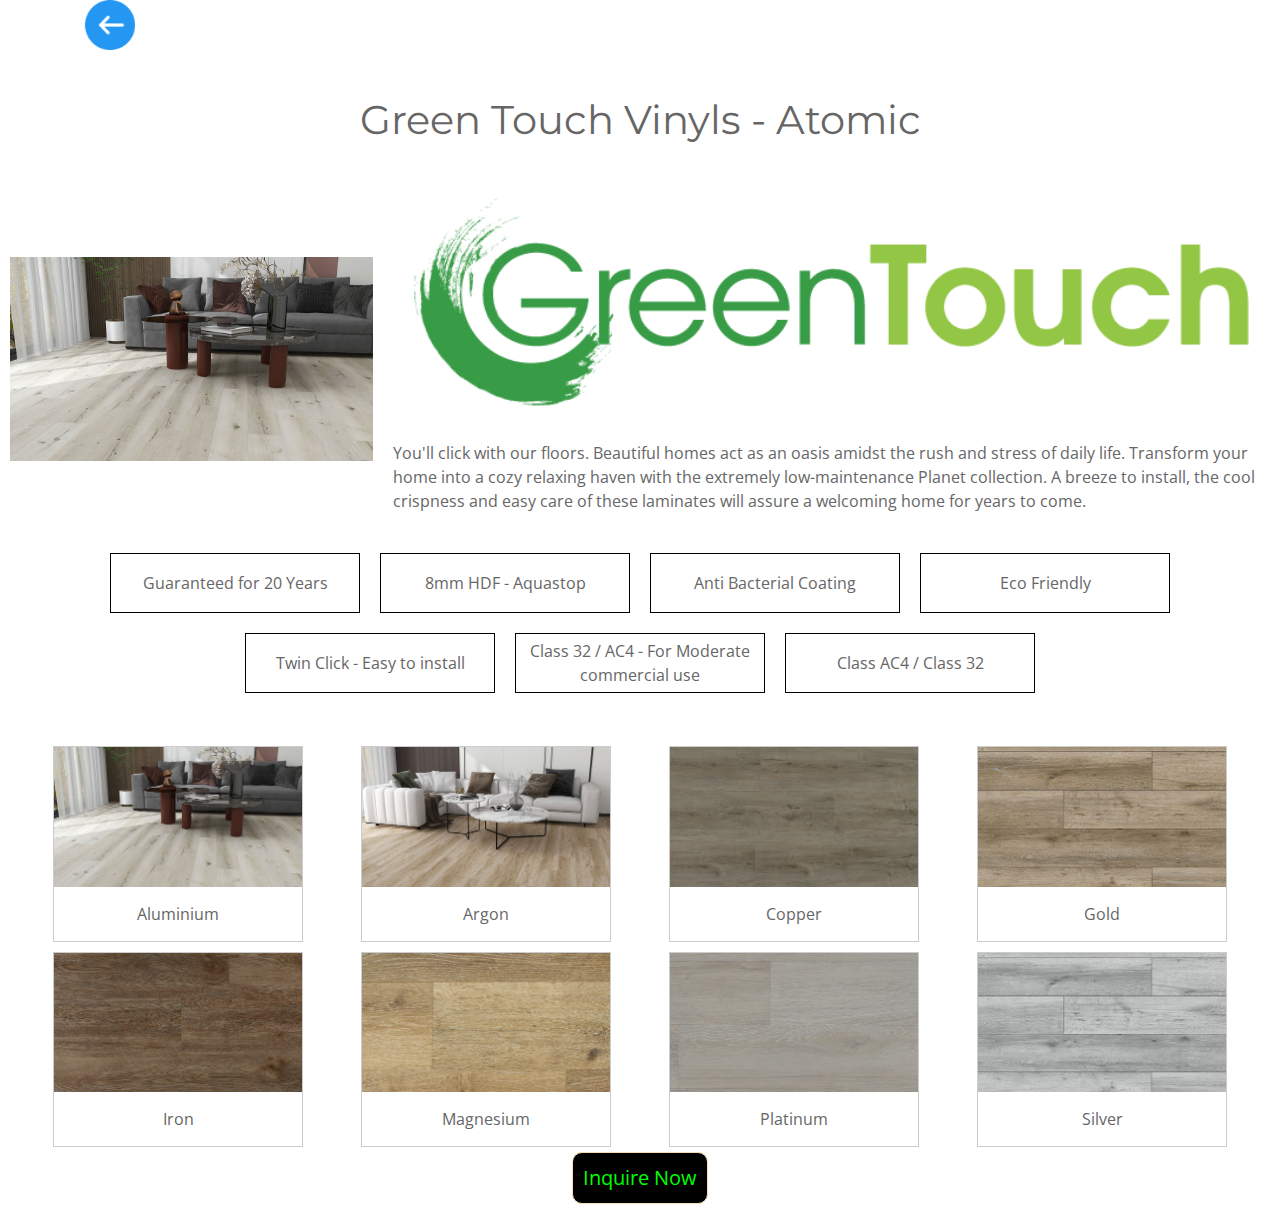
==== atomic.html @ 77668b03 "Add products" ====
<!DOCTYPE html>
<html>
<head>
    <meta charset='utf-8'>
    <meta http-equiv='X-UA-Compatible' content='IE=edge'>
    <title>Castello Classic</title>
    <meta name='viewport' content='width=device-width, initial-scale=1'>
    <meta content="width=device-width, initial-scale=1.0" name="viewport">
    <meta content="" name="keywords">
    <meta content="" name="description">
  
    <!-- Favicons -->
    <link href="IMG-20240625-WA0001.jpg" rel="icon">
    <link href="IMG-20240625-WA0001.jpg" rel="apple-touch-icon">
  
    <!-- Google Fonts -->
    <link href="https://fonts.googleapis.com/css?family=Montserrat:300,400,500,700|Open+Sans:300,300i,400,400i,700,700i" rel="stylesheet">
  
    <!-- Bootstrap CSS File -->
    <link href="lib/bootstrap/css/bootstrap.min.css" rel="stylesheet">
  
    <!-- Libraries CSS Files -->
    <link href="lib/animate/animate.min.css" rel="stylesheet">
    <link href="lib/font-awesome/css/font-awesome.min.css" rel="stylesheet">
    <link href="lib/ionicons/css/ionicons.min.css" rel="stylesheet">
    <link href="lib/magnific-popup/magnific-popup.css" rel="stylesheet">
  
    <!-- Main Stylesheet File -->
    <link href="css/style.css" rel="stylesheet">
    <link rel="stylesheet/less" type="text/css" href="styles.less" />
</head>
  
<style>
    .gallery-container{
	display : flex;
    width : 100%;
    flex-wrap : wrap;
    justify-content : space-evenly;
    align-items : center;
}

div.gallery {
  margin: 5px;
  border: 1px solid #ccc;

  width: 250px;
}

div.gallery:hover {
  border: 1px solid #777;
}

div.gallery img {
  width: 100%;
  height: auto;
}

div.desc {
  padding: 15px;
  text-align: center;
}
.description{
    display: flex;
    flex-wrap : wrap;
    gap : 20px;
    justify-content :center;
    align-items : center;
}
.description div{
    width : 250px;
    height: 60px;
    border : 1px solid black;
    text-align: center;
    padding : 10px;
    display : flex;
    align-items: center;
    justify-content: center;
    

}
/* .hero{
    display : flex;
    align-items: center;
    flex-direction: column;
} */
.grid-1{
    width: 100%;
     display: flex;
      
     justify-content: center;
     align-items: center;
  
    
}
@media only screen and (max-width: 600px) {
  .grid-1{
    flex-wrap: wrap;
  }
}
.grid-1 div{
    margin: 10px;
 
}
.btn-inquire{
 
  width: 100%;
  
  text-align: center;
  display: flex;
  justify-content: center;
  align-items: center;
  margin-bottom: 20px;
}
.btn-inquire a{
  border: 1px solid wheat;
  padding: 10px;
  font-size: 20px;
  color: lime;
  background-color: black;
  border-radius: 10px;

}
.btn-inquire a:hover{
  transform: scale(1.1);
  background-color: lime;
  color: black;
}
</style>

 
<body>
    <header id="header" style="color: black;">
        <div class="container">
    
          <div id="logo" class="pull-left">
   
            <a href="laminate.html"><img src="back.png" width="50px" height="100%"  alt="" title=""></a>
          </div>

        </div>
    
      </header>
      <br>
      <br>
      <br>
      <br>
     <div class="hero">
        <h1 style="text-align: center;">Green Touch Vinyls - Atomic</h1>
        <div class="grid-1">
            <div>
                <img src="greentouch/atomic/ALUMINIUM-01-1.jpg" width="100%"  alt="">
            </div>
            <div><img src="greentouch/greentouchlogo-final.png" width="100%" alt="">
            <p class="text">
                You'll click with our floors.
Beautiful homes act as an oasis amidst the rush and stress of daily life. Transform your home into a cozy relaxing haven with the extremely low-maintenance Planet collection. A breeze to install, the cool crispness and easy care of these laminates will assure a welcoming home for years to come.
            </p>
            </div>
            </div>
          
            
        </div>
     </div>

      <div class="description">
        <div>Guaranteed for 20 Years</div>
        <div>8mm HDF - Aquastop</div>
        <div>Anti Bacterial Coating</div>
        <div>Eco Friendly</div>
        <div>Twin Click - Easy to install</div>
        <div>Class 32 / AC4 - For Moderate commercial use</div>
        <div>Class AC4 / Class 32</div>
      </div>
      <br>
      <br>
      <div class = "gallery-container">
        <div class="gallery">
       
            <img src="greentouch/atomic/ALUMINIUM-01-1.jpg" alt="Cinque Terre" width="600" height="400">
    
          <div class="desc">Aluminium</div>
        </div>
     
        <div class="gallery">
         
            <img src="greentouch/atomic/ARGON-01-1.jpg" alt="Forest" width="600" height="400">
     
          <div class="desc">Argon</div>
        </div>
        
        <div class="gallery">
      
            <img src="greentouch/atomic/Copper-01.jpg" alt="Northern Lights" width="600" height="400">
   
          <div class="desc">Copper</div>
        </div>
        
        <div class="gallery">

            <img src="greentouch/atomic/Gold-01.jpg" alt="Mountains" width="600" height="400">
          </a>
          <div class="desc">Gold</div>
        </div>
        <div class="gallery">
           
              <img src="greentouch/atomic/Iron-1-01.jpg" alt="Cinque Terre" width="600" height="400">
            </a>
            <div class="desc">Iron</div>
          </div>
          <div class="gallery">
           
              <img src="greentouch/atomic/Magnesium-01.jpg" height="400">
      
            <div class="desc">Magnesium</div>
          </div>
          <div class="gallery">
   
              <img src="greentouch/atomic/Platinum-01.jpg" Cinque Terre" width="600" height="400">
        
            <div class="desc">Platinum</div>
          </div>
          <div class="gallery">
   
            <img src="greentouch/atomic/Silver-01.jpg" alt="Cinque Terre" width="600" height="400">
      
          <div class="desc">Silver</div>
        </div>



   
        </div>

        <div class="btn-inquire">
            <a class="cta-btn align-middle" href="https://wa.me/27781274518">Inquire Now</a>
    
        </div>
    
</body>
</html>
---- css/style.css ----
body {
  background: #fff;
  color: #666666;
  font-family: "Open Sans", sans-serif;
  overflow-x: hidden;
}

a {
  color: #1dc8cd;
  transition: 0.5s;
}

a:hover, a:active, a:focus {
  color: #1dc9ce;
  outline: none;
  text-decoration: none;
}

p {
  padding: 0;
  margin: 0 0 30px 0;
}

h1, h2, h3, h4, h5, h6 {
  font-family: "Montserrat", sans-serif;
  font-weight: 400;
  margin: 0 0 20px 0;
  padding: 0;
}

/* Back to top button */
@keyframes pulse {
  0% {
    transform: scale(1);
  }
  50% {
    transform: scale(1.2);
  }
  100% {
    transform: scale(1);
  }
}
.back-to-tops {
  position: fixed;

  background: linear-gradient(45deg, #1de099, #1dc8cd);
  color: #fff;
  padding: 2px 20px 8px 20px;
  font-size: 16px;
  border-radius: 4px 4px 0 0;
  right: 15px;
  bottom: 0;
  transition: none;
  animation: pulse 2s infinite;

}

.back-to-tops:focus {
  background: linear-gradient(45deg, #1de099, #1dc8cd);
  color: #fff;
  outline: none;
}

.back-to-tops:hover {
  background: #1dc8cd;
  color: #fff;
}

/*--------------------------------------------------------------
# Header
--------------------------------------------------------------*/
#header {
  padding: 0px 0;
  height: 100px;
  position: fixed;
  left: 0;
  top: 0;
  right: 0;
  transition: all 0.5s;
  z-index: 997;
}

#header #logo {
  float: left;
}

#header #logo h1 {
  font-size: 36px;
  margin: -4px 0 0 0;
  padding: 0;
  line-height: 1;
  display: inline-block;
  font-family: "Montserrat", sans-serif;
  font-weight: 300;
  letter-spacing: 3px;
  text-transform: uppercase;
}

#header #logo h1 a, #header #logo h1 a:hover {
  color: #fff;
}

#header #logo img {
  padding: 0;
  margin: 0;
  obe
}

@media (max-width: 768px) {
  #header #logo h1 {
    font-size: 28px;
    margin-top: 0;
  }
  #header #logo img {
    max-height: 100px;
    padding: 0px 0;
  }
}

#header.header-fixed {
  background: linear-gradient(90deg,#fff , #1dc8cd);
  padding: 0px 0;
  height: 85px;
  transition: all 0.5s;
}

/*--------------------------------------------------------------
# Intro Section
--------------------------------------------------------------*/
#intro {
  width: 100%;
  height: 100vh;
  background: url("../laminate.jpg");
  background-size: cover;
  position: relative;
}

@media (min-width: 1024px) {
  #intro {
    background-attachment: fixed;
  }
}

#intro .intro-text {
  position: absolute;
  left: 0;
  top: 100px;
  right: 0;
  height: calc(50% - 60px);
  display: flex;
  align-items: center;
  justify-content: center;
  text-align: center;
  flex-direction: column;
}

#intro h2 {
  margin: 30px 0 10px 0;
  padding: 0 15px;
  font-size: 41px;
  font-weight: 400;
  line-height: 56px;
  color: #fff;
}

@media (max-width: 768px) {
  #intro h2 {
    font-size: 28px;
    line-height: 36px;
  }
}

#intro p {
  color: #fff;
  margin-bottom: 20px;
  padding: 0 15px;
  font-size: 20px;
}

@media (max-width: 768px) {
  #intro p {
    font-size: 18px;
    line-height: 24px;
    margin-bottom: 20px;
  }
}

#intro .btn-get-started {
  font-family: "Montserrat", sans-serif;
  font-weight: 400;
  font-size: 16px;
  letter-spacing: 1px;
  display: inline-block;
  padding: 8px 28px;
  border-radius: 50px;
  transition: 0.5s;
  margin: 10px;
  border: 2px solid #fff;
  color: #fff;
}

#intro .btn-get-started:hover {
  color: #1dc8cd;
  background: #fff;
}

#intro .product-screens {
  position: absolute;
  left: 0;
  right: 0;
  bottom: 0;
  overflow: hidden;
  text-align: center;
  width: 100%;
  height: 50%;
}

#intro .product-screens img {
  box-shadow: 0px -2px 19px 4px rgba(0, 0, 0, 0.29);
}

#intro .product-screens .product-screen-1 {
  position: absolute;
  z-index: 30;
  left: calc(50% + 54px);
  bottom: 0;
  top: 30px;
}

#intro .product-screens .product-screen-2 {
  position: absolute;
  z-index: 20;
  left: calc(50% - 154px);
  bottom: 0;
  top: 90px;
}

#intro .product-screens .product-screen-3 {
  position: absolute;
  z-index: 10;
  left: calc(50% - 374px);
  bottom: 0;
  top: 150px;
}

@media (max-width: 767px) {
  #intro .product-screens .product-screen-1 {
    position: static;
    padding-top: 30px;
  }
  #intro .product-screens .product-screen-2, #intro .product-screens .product-screen-3 {
    display: none;
  }
}

/*--------------------------------------------------------------
# Navigation Menu
--------------------------------------------------------------*/
/* Nav Menu Essentials */
.nav-menu, .nav-menu * {
  margin: 0;
  padding: 0;
  list-style: none;
}

.nav-menu ul {
  position: absolute;
  display: none;
  top: 100%;
  left: 0;
  z-index: 99;
}

.nav-menu li {
  position: relative;
  white-space: nowrap;
}

.nav-menu > li {
  float: left;
}

.nav-menu li:hover > ul,
.nav-menu li.sfHover > ul {
  display: block;
}

.nav-menu ul ul {
  top: 0;
  left: 100%;
}

.nav-menu ul li {
  min-width: 180px;
}

/* Nav Menu Arrows */
.sf-arrows .sf-with-ul {
  padding-right: 30px;
}

.sf-arrows .sf-with-ul:after {
  content: "\f107";
  position: absolute;
  right: 15px;
  font-family: FontAwesome;
  font-style: normal;
  font-weight: normal;
}

.sf-arrows ul .sf-with-ul:after {
  content: "\f105";
}

/* Nav Meu Container */
#nav-menu-container {
  float: right;
  margin: 0;
}

@media (max-width: 768px) {
  #nav-menu-container {
    display: none;
  }
}

/* Nav Meu Styling */
.nav-menu a {
  padding: 0 8px 10px 8px;
  text-decoration: none;
  display: inline-block;
  color: #fff;
  font-family: "Montserrat", sans-serif;
  font-weight: 400;
  font-size: 14px;
  outline: none;
}

.nav-menu > li {
  margin-left: 10px;
}

.nav-menu ul {
  margin: 4px 0 0 0;
  padding: 10px;
  box-shadow: 0px 0px 30px rgba(127, 137, 161, 0.25);
  background: #fff;
}

.nav-menu ul li {
  transition: 0.3s;
}

.nav-menu ul li a {
  padding: 10px;
  color: #333;
  transition: 0.3s;
  display: block;
  font-size: 13px;
  text-transform: none;
}

.nav-menu ul li:hover > a {
  color: #1dc8cd;
}

.nav-menu ul ul {
  margin: 0;
}

/* Mobile Nav Toggle */
#mobile-nav-toggle {
  position: fixed;
  right: 0;
  top: 0;
  z-index: 999;
  margin: 20px 20px 0 0;
  border: 0;
  background: none;
  font-size: 24px;
  display: none;
  transition: all 0.4s;
  outline: none;
  cursor: pointer;
}

#mobile-nav-toggle i {
  color: #fff;
}

@media (max-width: 768px) {
  #mobile-nav-toggle {
    display: inline;
  }
}

/* Mobile Nav Styling */
#mobile-nav {
  position: fixed;
  top: 0;
  padding-top: 18px;
  bottom: 0;
  z-index: 998;
  background: rgba(52, 59, 64, 0.9);
  left: -260px;
  width: 260px;
  overflow-y: auto;
  transition: 0.4s;
}

#mobile-nav ul {
  padding: 0;
  margin: 0;
  list-style: none;
}

#mobile-nav ul li {
  position: relative;
}

#mobile-nav ul li a {
  color: #fff;
  font-size: 16px;
  overflow: hidden;
  padding: 10px 22px 10px 15px;
  position: relative;
  text-decoration: none;
  width: 100%;
  display: block;
  outline: none;
}

#mobile-nav ul li a:hover {
  color: #fff;
}

#mobile-nav ul li li {
  padding-left: 30px;
}

#mobile-nav ul .menu-has-children i {
  position: absolute;
  right: 0;
  z-index: 99;
  padding: 15px;
  cursor: pointer;
  color: #fff;
}

#mobile-nav ul .menu-has-children i.fa-chevron-up {
  color: #1dc8cd;
}

#mobile-nav ul .menu-item-active {
  color: #1dc8cd;
}

#mobile-body-overly {
  width: 100%;
  height: 100%;
  z-index: 997;
  top: 0;
  left: 0;
  position: fixed;
  background: rgba(52, 59, 64, 0.9);
  display: none;
}

/* Mobile Nav body classes */
body.mobile-nav-active {
  overflow: hidden;
}

body.mobile-nav-active #mobile-nav {
  left: 0;
}

body.mobile-nav-active #mobile-nav-toggle {
  color: #fff;
}

/*--------------------------------------------------------------
# Sections
--------------------------------------------------------------*/
/* Sections Header
--------------------------------*/
.section-header .section-title {
  font-size: 32px;
  color: #111;
  text-align: center;
  font-weight: 400;
}

.section-header .section-description {
  text-align: center;
  padding-bottom: 40px;
  color: #777;
  font-style: italic;
}

.section-header .section-divider {
  display: block;
  width: 60px;
  height: 3px;
  background: #1dc8cd;
  background: linear-gradient(0deg, #1dc8cd 0%, #55fabe 100%);
  margin: 0 auto;
  margin-bottom: 20px;
}

/* Section with background
--------------------------------*/
.section-bg {
  background: #eff5f5;
}

/* About Us Section
--------------------------------*/
#about {
  padding: 60px 0;
  overflow: hidden;
}

#about .about-img {
  height: 510px;
  overflow: hidden;
}

#about .about-img img {
  margin-left: -15px;
  max-width: 100%;
}

@media (max-width: 768px) {
  #about .about-img {
    height: auto;
  }
  #about .about-img img {
    margin-left: 0;
    padding-bottom: 30px;
  }
}

#about .content .h2 {
  color: #333;
  font-weight: 300;
  font-size: 24px;
}

#about .content h3 {
  color: #777;
  font-weight: 300;
  font-size: 18px;
  line-height: 26px;
  font-style: italic;
}

#about .content p {
  line-height: 26px;
}

#about .content p:last-child {
  margin-bottom: 0;
}

#about .content i {
  font-size: 20px;
  padding-right: 4px;
  color: #1dc8cd;
}

#about .content ul {
  list-style: none;
  padding: 0;
}

#about .content ul li {
  padding-bottom: 10px;
}

/* Product Featuress Section
--------------------------------*/
#features {
  background: #fff;
  padding: 60px 0 0 0;
  overflow: hidden;
}

#features .features-img {
  text-align: center;
  padding-top: 20px;
}

@media (min-width: 769px) {
  #features .features-img {
    padding-top: 120px;
    margin-top: -200px;
  }
}

#features .features-img img {
  max-width: 100%;
}

#features .box {
  margin-bottom: 15px;
  text-align: center;
}

#features .icon {
  margin-bottom: 10px;
}

#features .icon i {
  color: #666666;
  font-size: 40px;
  transition: 0.5s;
}

#features .icon i:before {
  background: #1dc8cd;
  background: linear-gradient(45deg, #1dc8cd 0%, #55fabe 100%);
  background-clip: border-box;
  -webkit-background-clip: text;
  -webkit-text-fill-color: transparent;
}

#features .title {
  font-weight: 300;
  margin-bottom: 15px;
  font-size: 22px;
}

#features .title a {
  color: #111;
}

#features .description {
  font-size: 14px;
  line-height: 24px;
  margin-bottom: 10px;
}

#features .section-description {
  padding-bottom: 10px;
}

/* Product Advanced Featuress Section
--------------------------------*/
#advanced-features {
  overflow: hidden;
}

#advanced-features .features-row {
  padding: 60px 0 30px 0;
}

#advanced-features h2 {
  font-size: 26px;
  font-weight: 700;
  color: #000;
}

#advanced-features h3 {
  font-size: 16px;
  line-height: 24px;
  font-weight: 400;
  font-style: italic;
  color: #999;
}

#advanced-features p {
  line-height: 24px;
  color: #777;
  margin-bottom: 30px;
}

#advanced-features i {
  color: #666666;
  font-size: 64px;
  transition: 0.5s;
  float: left;
  padding: 0 15px 0px 0;
  line-height: 1;
}

#advanced-features i:before {
  background: #1dc8cd;
  background: linear-gradient(45deg, #1dc8cd 0%, #55fabe 100%);
  background-clip: border-box;
  -webkit-background-clip: text;
  -webkit-text-fill-color: transparent;
}

#advanced-features .advanced-feature-img-right {
  max-width: 100%;
  float: right;
  padding: 0 0 30px 30px;
}

#advanced-features .advanced-feature-img-left {
  max-width: 100%;
  float: left;
  padding: 0 30px 30px 0;
}

@media (max-width: 768px) {
  #advanced-features .advanced-feature-img-right, #advanced-features .advanced-feature-img-left {
    max-width: 50%;
  }
}

@media (max-width: 767px) {
  #advanced-features .advanced-feature-img-right, #advanced-features .advanced-feature-img-left {
    max-width: 100%;
    float: none;
    padding: 0 0 30px 0;
  }
}

/* Call To Action Section
--------------------------------*/
#call-to-action {
  overflow: hidden;
  background: url(../img/call-to-action-bg.jpg) fixed;
  background-size: cover;
  padding: 80px 0;
}

#call-to-action .cta-title {
  color: #fff;
  font-size: 28px;
  font-weight: 700;
}

#call-to-action .cta-text {
  color: #fff;
}

@media (min-width: 769px) {
  #call-to-action .cta-btn-container {
    display: flex;
    align-items: center;
    justify-content: flex-end;
  }
}

#call-to-action .cta-btn {
  font-family: "Montserrat", sans-serif;
  font-weight: 500;
  font-size: 16px;
  letter-spacing: 1px;
  display: inline-block;
  padding: 8px 30px;
  border-radius: 25px;
  transition: background 0.5s;
  margin: 10px;
  border: 2px solid #fff;
  color: #fff;
}

#call-to-action .cta-btn:hover {
  background: #1dc8cd;
  border: 2px solid #1dc8cd;
}

/* More Features Section
--------------------------------*/
#more-features {
  padding: 60px 0 60px 0;
  overflow: hidden;
}

#more-features .box {
  padding: 40px;
  margin-bottom: 30px;
  box-shadow: 0px 0px 30px rgba(73, 78, 92, 0.15);
  background: #fff;
  transition: 0.4s;
}

#more-features .icon {
  float: left;
}

#more-features .icon i {
  color: #666666;
  font-size: 80px;
  transition: 0.5s;
  line-height: 0;
}

#more-features .icon i:before {
  background: #1dc8cd;
  background: linear-gradient(45deg, #1dc8cd 0%, #55fabe 100%);
  background-clip: border-box;
  -webkit-background-clip: text;
  -webkit-text-fill-color: transparent;
}

#more-features h4 {
  margin-left: 100px;
  font-weight: 700;
  margin-bottom: 15px;
  font-size: 18px;
}

#more-features h4 a {
  color: #111;
}

#more-features p {
  font-size: 14px;
  margin-left: 100px;
  margin-bottom: 0;
  line-height: 24px;
}

@media (max-width: 767px) {
  #more-features .box {
    margin-bottom: 20px;
  }
  #more-features .icon {
    float: none;
    text-align: center;
    padding-bottom: 15px;
  }
  #more-features h4, #more-features p {
    margin-left: 0;
    text-align: center;
  }
}

/* Clients Section
--------------------------------*/
#clients {
  padding: 30px 0;
  background: #fff;
  overflow: hidden;
}

#clients img {
  max-width: 100%;
  opacity: 1;
  transition: 0.3s;
  padding: 12px 0;
}

#clients img:hover {
  opacity: 1;
}

/* Pricing Section
--------------------------------*/
#pricing {
  padding: 60px 0 60px 0;
  overflow: hidden;
}
a{
  text-decoration: none;
}
#pricing .box {
  padding: 40px;
  margin-bottom: 30px;
  box-shadow: 0px 0px 30px rgba(73, 78, 92, 0.15);
  background: #fff;
  text-align: center;
}

#pricing h3 {
  font-weight: 400;
  margin-bottom: 15px;
  font-size: 28px;
}

#pricing h4 {
  font-size: 46px;
  color: #1dc8cd;
  font-weight: 300;
}

#pricing h4 sup {
  font-size: 20px;
  top: -20px;
}

#pricing h4 span {
  color: #bababa;
  font-size: 20px;
}

#pricing ul {
  padding: 0;
  list-style: none;
  color: #999;
  text-align: left;
  line-height: 20px;
}

#pricing ul li {
  padding-bottom: 12px;
}

#pricing ul i {
  color: #1dc8cd;
  font-size: 18px;
  padding-right: 4px;
}

#pricing .get-started-btn {
  background: #515e61;
  display: inline-block;
  padding: 6px 30px;
  border-radius: 20px;
  color: #fff;
  transition: none;
  font-size: 14px;
  font-weight: 400;
  font-family: "Montserrat", sans-serif;
}

#pricing .featured {
  border: 2px solid #1dc8cd;
}

#pricing .featured .get-started-btn {
  background: linear-gradient(45deg, #1de099, #1dc8cd);
}

/* Frequently Asked Questions Section
--------------------------------*/
#faq {
  padding: 60px 0;
  overflow: hidden;
}

#faq #faq-list {
  padding: 0;
  list-style: none;
}

#faq #faq-list li {
  border-bottom: 1px solid #ddd;
}

#faq #faq-list a {
  padding: 18px 0;
  display: block;
  position: relative;
  font-family: "Montserrat", sans-serif;
  font-size: 22px;
  line-height: 1;
  font-weight: 300;
  padding-right: 20px;
}

#faq #faq-list i {
  font-size: 24px;
  position: absolute;
  right: 0;
  top: 16px;
}

#faq #faq-list p {
  margin-bottom: 20px;
}

@media (max-width: 768px) {
  #faq #faq-list a {
    font-size: 18px;
  }
  #faq #faq-list i {
    top: 13px;
  }
}

#faq #faq-list a.collapse {
  color: #1dc8cd;
}

#faq #faq-list a.collapsed {
  color: #000;
}

#faq #faq-list a.collapsed i::before {
  content: "\f2c7" !important;
}

/* Our Team Section
--------------------------------*/
#team {
  padding: 60px 0;
  overflow: hidden;
}

#team .member {
  text-align: center;
  margin-bottom: 20px;
}

#team .member .pic {
  margin-bottom: 15px;
  overflow: hidden;
  height: 260px;
}

#team .member .pic img {
  max-width: 100%;
}

#team .member h4 {
  font-weight: 700;
  margin-bottom: 2px;
  font-size: 18px;
}

#team .member span {
  font-style: italic;
  display: block;
  font-size: 13px;
}

#team .member .social {
  margin-top: 15px;
}

#team .member .social a {
  color: #b3b3b3;
}

#team .member .social a:hover {
  color: #1dc8cd;
}

#team .member .social i {
  font-size: 18px;
  margin: 0 2px;
}

/* 
 Section
--------------------------------*/
#gallery {
  background: #fff;
  padding: 60px 0 0 0;
  overflow: hidden;
}

#gallery .container-fluid {
  padding: 20px;
}

#gallery .gallery-overlay {
  position: absolute;
  top: 0;
  right: 0;
  bottom: 0;
  left: 0;
  width: 100%;
  height: 100%;
  opacity: 1;
  -webkit-transition: all ease-in-out 0.4s;
  transition: all ease-in-out 0.4s;
}

#gallery .gallery-item {
  overflow: hidden;
  position: relative;
  padding: 10px;
  vertical-align: middle;
  text-align: center;
  
}

#gallery .gallery-item img {
  -webkit-transition: all ease-in-out 0.4s;
  transition: all ease-in-out 0.4s;
  width: 100%;
 
  box-shadow: 0px -2px 6px 4px rgba(0, 0, 0, 0.29)
}

#gallery .gallery-item:hover img {
  -webkit-transform: scale(1.1);
  transform: scale(1.1);
}

#gallery .gallery-item:hover .gallery-overlay {
  opacity: 1;
  background: rgba(0, 0, 0, 0.7);
}

/* Contact Section
--------------------------------*/
#contact {
  box-shadow: 0px 0px 12px 0px rgba(0, 0, 0, 0.1);
  padding: 60px 0;
  overflow: hidden;
}

#contact .contact-about h3 {
  font-size: 36px;
  margin: 0 0 10px 0;
  padding: 0;
  line-height: 1;
  font-family: "Montserrat", sans-serif;
  font-weight: 300;
  letter-spacing: 3px;
  text-transform: uppercase;
  color: #1dc8cd;
}

#contact .contact-about p {
  font-size: 14px;
  line-height: 24px;
  font-family: "Montserrat", sans-serif;
  color: #888;
}

#contact .social-links {
  padding-bottom: 20px;
}

#contact .social-links a {
  font-size: 18px;
  display: inline-block;
  background: #fff;
  color: #1dc8cd;
  line-height: 1;
  padding: 8px 0;
  margin-right: 4px;
  border-radius: 50%;
  text-align: center;
  width: 36px;
  height: 36px;
  transition: 0.3s;
  border: 1px solid #1dc8cd;
}

#contact .social-links a:hover {
  background: #1dc8cd;
  color: #fff;
}

#contact .info {
  color: #333333;
}

#contact .info i {
  font-size: 32px;
  color: #1dc8cd;
  float: left;
  line-height: 1;
}

#contact .info p {
  padding: 0 0 10px 42px;
  line-height: 28px;
  font-size: 14px;
}

#contact .form #sendmessage {
  color: #1dc8cd;
  border: 1px solid #1dc8cd;
  display: none;
  text-align: center;
  padding: 15px;
  font-weight: 600;
  margin-bottom: 15px;
}

#contact .form #errormessage {
  color: red;
  display: none;
  border: 1px solid red;
  text-align: center;
  padding: 15px;
  font-weight: 600;
  margin-bottom: 15px;
}

#contact .form #sendmessage.show, #contact .form #errormessage.show, #contact .form .show {
  display: block;
}

#contact .form .validation {
  color: red;
  display: none;
  margin: 0 0 20px;
  font-weight: 400;
  font-size: 13px;
}

#contact .form input, #contact .form textarea {
  border-radius: 0;
  box-shadow: none;
  font-size: 14px;
}

#contact .form button[type="submit"] {
  background: linear-gradient(45deg, #1de099, #1dc8cd);
  border: 0;
  border-radius: 20px;
  padding: 8px 30px;
  color: #fff;
}

#contact .form button[type="submit"]:hover {
  cursor: pointer;
}

/*--------------------------------------------------------------
# Footer
--------------------------------------------------------------*/
#footer {
  background: #fff;
  box-shadow: 0px 0px 12px 0px rgba(0, 0, 0, 0.1);
  padding: 30px 0;
  color: #333;
  font-size: 14px;
}

#footer .credits {
  font-size: 13px;
  color: #888;
}

#footer .footer-links a {
  color: #666;
  padding-left: 15px;
}

#footer .footer-links a:first-child {
  padding-left: 0;
}

#footer .footer-links a:hover {
  color: #1dc8cd;
}
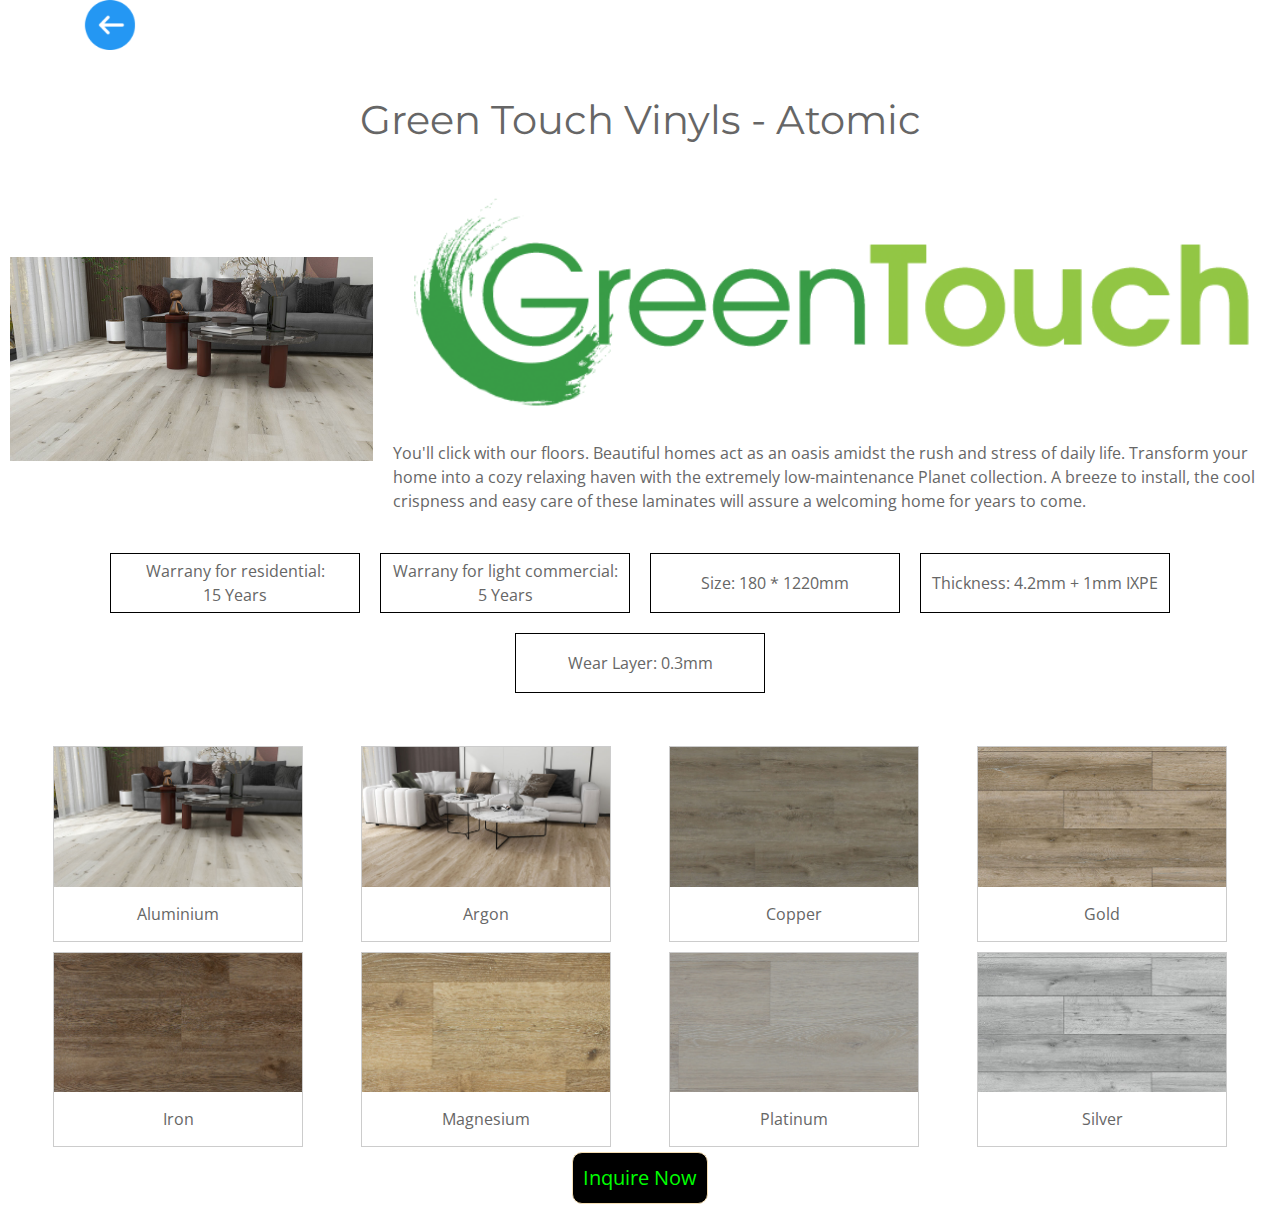
==== commit 006444ea: "Add products" ====
--- a/atomic.html
+++ b/atomic.html
@@ -163,13 +163,12 @@
      </div>
 
       <div class="description">
-        <div>Guaranteed for 20 Years</div>
-        <div>8mm HDF - Aquastop</div>
-        <div>Anti Bacterial Coating</div>
-        <div>Eco Friendly</div>
-        <div>Twin Click - Easy to install</div>
-        <div>Class 32 / AC4 - For Moderate commercial use</div>
-        <div>Class AC4 / Class 32</div>
+        <div>Warrany for residential: <br>15 Years</div>
+        <div>Warrany for light commercial: 5 Years</div>
+        <div>Size: 180 * 1220mm</div>
+        <div>Thickness: 4.2mm + 1mm IXPE</div>
+        <div>Wear Layer: 0.3mm</div>
+  
       </div>
       <br>
       <br>
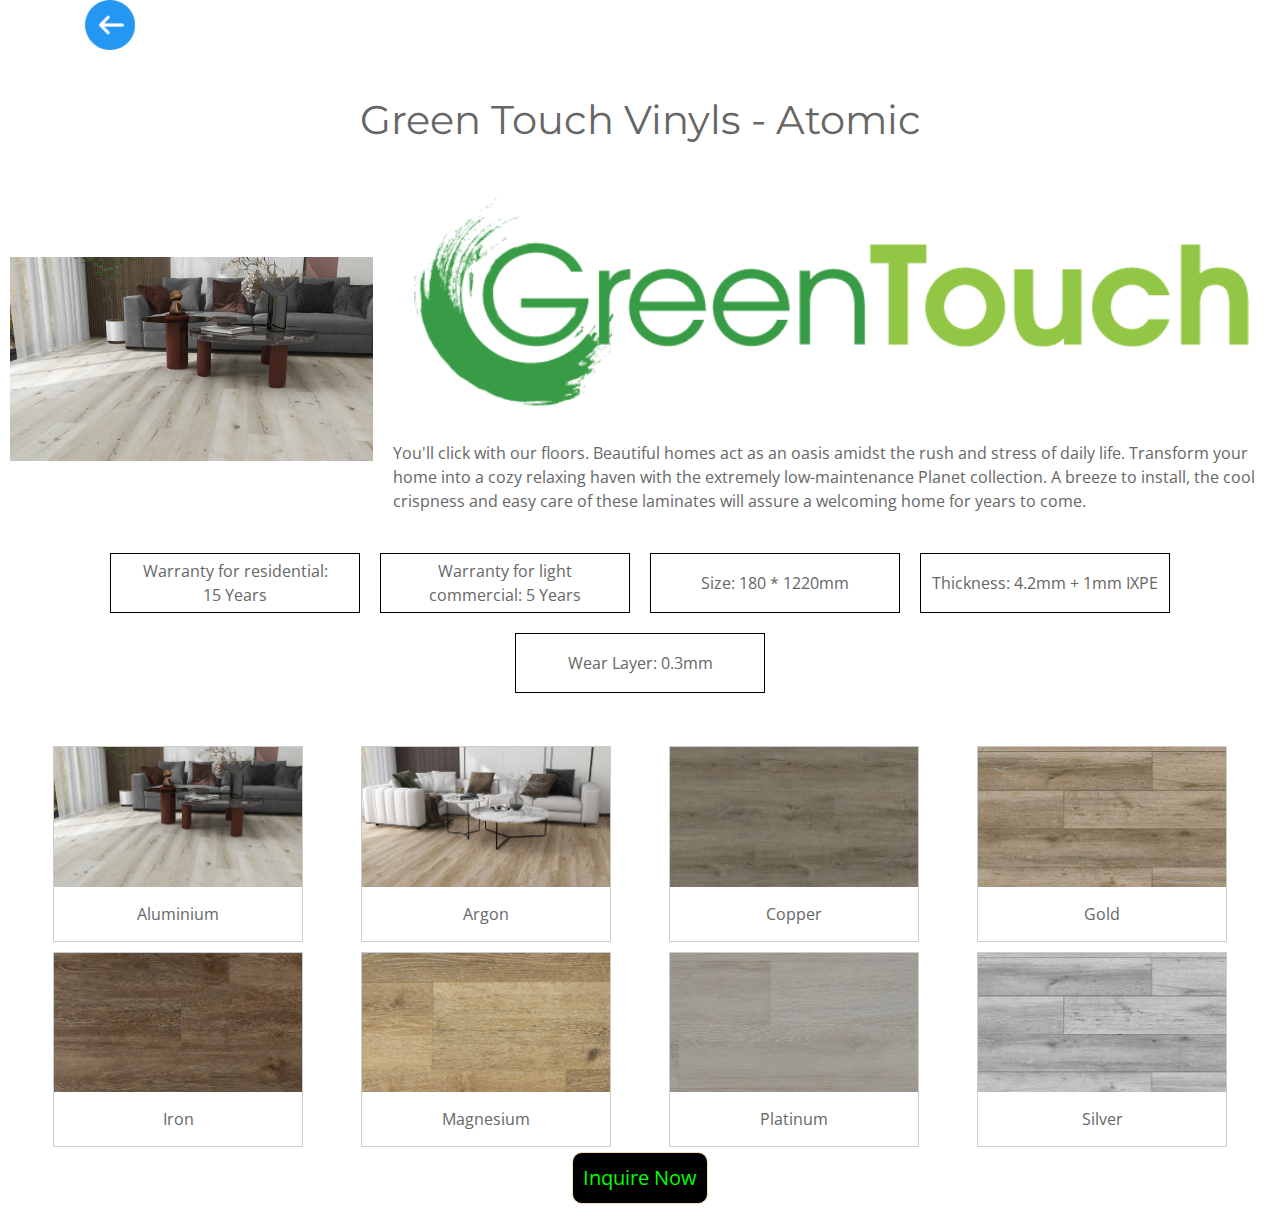
==== commit 15519d01: "Fixing spelling prices" ====
--- a/atomic.html
+++ b/atomic.html
@@ -163,8 +163,8 @@
      </div>
 
       <div class="description">
-        <div>Warrany for residential: <br>15 Years</div>
-        <div>Warrany for light commercial: 5 Years</div>
+        <div>Warranty for residential: <br>15 Years</div>
+        <div>Warranty for light commercial: 5 Years</div>
         <div>Size: 180 * 1220mm</div>
         <div>Thickness: 4.2mm + 1mm IXPE</div>
         <div>Wear Layer: 0.3mm</div>
